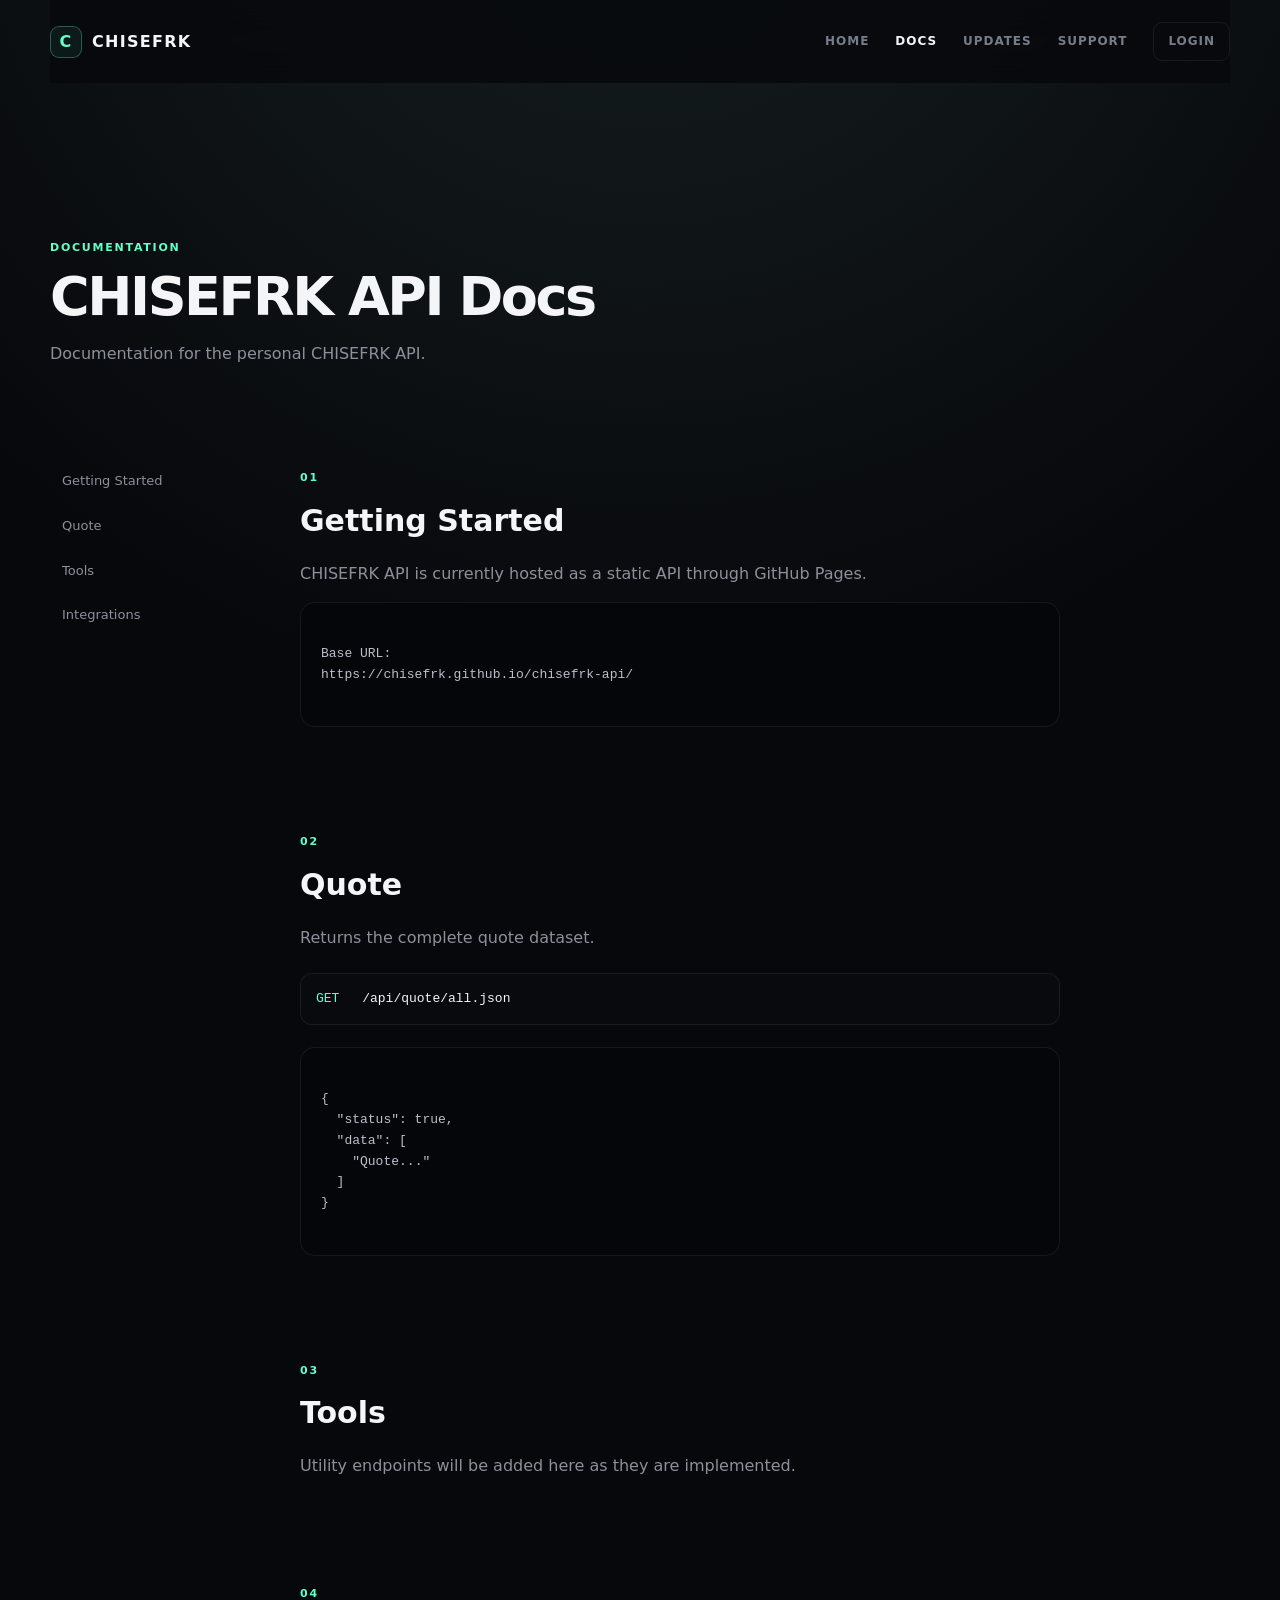
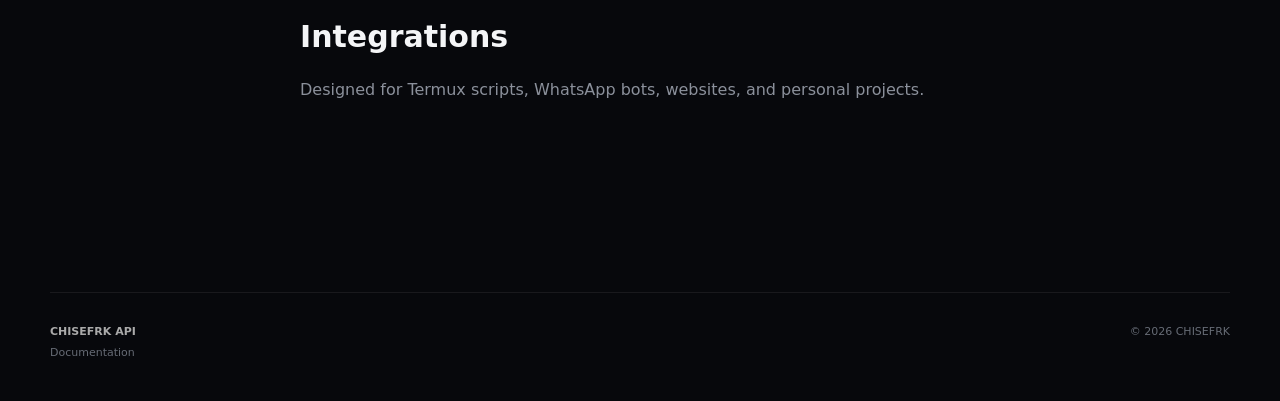
==== docs.html @ d2085620 "feat: add CHISEFRK API portal" ====
<!DOCTYPE html>
<html lang="id">
<head>
  <meta charset="UTF-8">
  <meta name="viewport" content="width=device-width, initial-scale=1.0">
  <title>Docs · CHISEFRK API</title>
  <link rel="stylesheet" href="assets/css/style.css">
</head>

<body>
  <header class="navbar">
    <a href="index.html" class="brand">
      <span class="brand-mark">C</span>
      <span>CHISEFRK</span>
    </a>

    <nav>
      <a href="index.html">HOME</a>
      <a href="docs.html" class="active">DOCS</a>
      <a href="updates.html">UPDATES</a>
      <a href="support.html">SUPPORT</a>
      <a href="login.html" class="login-link">LOGIN</a>
    </nav>
  </header>

  <main class="page">
    <section class="page-header">
      <span class="eyebrow">DOCUMENTATION</span>
      <h1>CHISEFRK API Docs</h1>
      <p>
        Documentation for the personal CHISEFRK API.
      </p>
    </section>

    <section class="docs-layout">
      <aside class="docs-sidebar">
        <a href="#getting-started">Getting Started</a>
        <a href="#quote">Quote</a>
        <a href="#tools">Tools</a>
        <a href="#integrations">Integrations</a>
      </aside>

      <div class="docs-content">
        <section id="getting-started" class="doc-section">
          <span class="eyebrow">01</span>
          <h2>Getting Started</h2>
          <p>
            CHISEFRK API is currently hosted as a static API through
            GitHub Pages.
          </p>

          <div class="code-box">
            <code>
Base URL:
https://chisefrk.github.io/chisefrk-api/
            </code>
          </div>
        </section>

        <section id="quote" class="doc-section">
          <span class="eyebrow">02</span>
          <h2>Quote</h2>
          <p>
            Returns the complete quote dataset.
          </p>

          <div class="endpoint-line">
            <span>GET</span>
            /api/quote/all.json
          </div>

          <div class="code-box">
            <code>
{
  "status": true,
  "data": [
    "Quote..."
  ]
}
            </code>
          </div>
        </section>

        <section id="tools" class="doc-section">
          <span class="eyebrow">03</span>
          <h2>Tools</h2>
          <p>
            Utility endpoints will be added here as they are implemented.
          </p>
        </section>

        <section id="integrations" class="doc-section">
          <span class="eyebrow">04</span>
          <h2>Integrations</h2>
          <p>
            Designed for Termux scripts, WhatsApp bots, websites,
            and personal projects.
          </p>
        </section>
      </div>
    </section>
  </main>

  <footer>
    <div>
      <strong>CHISEFRK API</strong>
      <span>Documentation</span>
    </div>

    <span>© 2026 CHISEFRK</span>
  </footer>
</body>
</html>
---- assets/css/style.css ----
:root {
  --bg: #07080c;
  --panel: #0d1017;
  --panel-2: #11151e;
  --line: #ffffff12;
  --text: #f4f5f7;
  --muted: #8b909b;
  --accent: #63ffc8;
  --accent-soft: #63ffc812;
}

* {
  box-sizing: border-box;
}

html {
  scroll-behavior: smooth;
}

body {
  margin: 0;
  background:
    radial-gradient(circle at 50% -10%, #17201f 0, transparent 40%),
    var(--bg);
  color: var(--text);
  font-family:
    Inter,
    system-ui,
    -apple-system,
    BlinkMacSystemFont,
    "Segoe UI",
    sans-serif;
  line-height: 1.6;
}

a {
  color: inherit;
  text-decoration: none;
}

.navbar {
  position: sticky;
  top: 0;
  z-index: 20;
  display: flex;
  align-items: center;
  justify-content: space-between;
  width: min(1180px, calc(100% - 40px));
  margin: 0 auto;
  padding: 22px 0;
  background: #07080ccc;
  backdrop-filter: blur(18px);
}

.brand {
  display: flex;
  align-items: center;
  gap: 10px;
  font-weight: 800;
  letter-spacing: .08em;
}

.brand-mark {
  display: grid;
  place-items: center;
  width: 32px;
  height: 32px;
  border: 1px solid #63ffc84d;
  border-radius: 9px;
  color: var(--accent);
  background: var(--accent-soft);
}

nav {
  display: flex;
  align-items: center;
  gap: 26px;
}

nav a {
  color: #777d88;
  font-size: 12px;
  font-weight: 700;
  letter-spacing: .08em;
  transition: .2s ease;
}

nav a:hover,
nav a.active {
  color: var(--text);
}

.login-link {
  padding: 9px 14px;
  border: 1px solid var(--line);
  border-radius: 9px;
}

main {
  width: min(1180px, calc(100% - 40px));
  margin: 0 auto;
}

.hero {
  position: relative;
  min-height: 650px;
  display: flex;
  flex-direction: column;
  justify-content: center;
  max-width: 850px;
}

.hero-glow {
  position: absolute;
  width: 350px;
  height: 350px;
  top: 120px;
  left: 80px;
  border-radius: 50%;
  background: #63ffc808;
  filter: blur(80px);
  pointer-events: none;
}

.eyebrow {
  color: var(--accent);
  font-size: 11px;
  font-weight: 800;
  letter-spacing: .16em;
}

.hero h1 {
  position: relative;
  margin: 18px 0;
  font-size: clamp(52px, 8vw, 92px);
  line-height: .98;
  letter-spacing: -.065em;
}

.hero h1 span {
  display: block;
  color: var(--accent);
}

.hero p {
  max-width: 650px;
  color: var(--muted);
  font-size: 18px;
}

.hero-actions {
  display: flex;
  gap: 12px;
  margin-top: 26px;
}

.button {
  padding: 12px 18px;
  border-radius: 11px;
  font-size: 13px;
  font-weight: 800;
}

.button.primary {
  color: #06100c;
  background: var(--accent);
}

.button.secondary {
  border: 1px solid var(--line);
  background: #ffffff05;
}

.stats {
  display: grid;
  grid-template-columns: repeat(4, 1fr);
  border: 1px solid var(--line);
  border-radius: 18px;
  overflow: hidden;
}

.stat-card {
  padding: 24px;
  border-right: 1px solid var(--line);
  background: #ffffff03;
}

.stat-card:last-child {
  border-right: 0;
}

.stat-card strong,
.stat-card span {
  display: block;
}

.stat-card strong {
  margin-bottom: 5px;
  font-size: 20px;
}

.stat-card span {
  color: var(--muted);
  font-size: 12px;
}

.section {
  padding: 120px 0;
}

.section-heading {
  max-width: 680px;
  margin-bottom: 38px;
}

.section-heading h2,
.page-header h1 {
  margin: 10px 0;
  font-size: clamp(34px, 5vw, 54px);
  line-height: 1.05;
  letter-spacing: -.045em;
}

.section-heading p,
.page-header p {
  color: var(--muted);
}

.feature-grid,
.support-grid {
  display: grid;
  grid-template-columns: repeat(3, 1fr);
  gap: 14px;
}

.feature-card {
  padding: 28px;
  border: 1px solid var(--line);
  border-radius: 18px;
  background: linear-gradient(145deg, #ffffff06, #ffffff02);
}

.feature-icon {
  color: var(--accent);
  font-size: 11px;
  font-weight: 800;
}

.feature-card h3 {
  margin: 30px 0 8px;
  font-size: 20px;
}

.feature-card p {
  min-height: 75px;
  color: var(--muted);
  font-size: 14px;
}

.feature-card a {
  color: var(--accent);
  font-size: 13px;
  font-weight: 700;
}

.code-box {
  border: 1px solid var(--line);
  border-radius: 15px;
  background: #05060a;
  overflow: hidden;
}

.code-box code {
  display: block;
  padding: 20px;
  color: #b9c0cb;
  font-family: monospace;
  white-space: pre-wrap;
  word-break: break-word;
}

.code-top {
  display: flex;
  justify-content: space-between;
  padding: 11px 15px;
  border-bottom: 1px solid var(--line);
  color: var(--accent);
  font-family: monospace;
  font-size: 11px;
}

.code-top button {
  border: 0;
  background: transparent;
  color: var(--muted);
  cursor: pointer;
  font: inherit;
}

.page {
  padding: 90px 0;
}

.page-header {
  max-width: 720px;
  padding: 60px 0 80px;
}

.docs-layout {
  display: grid;
  grid-template-columns: 190px 1fr;
  gap: 60px;
}

.docs-sidebar {
  position: sticky;
  top: 100px;
  align-self: start;
  display: grid;
  gap: 8px;
}

.docs-sidebar a {
  padding: 8px 12px;
  color: var(--muted);
  font-size: 13px;
}

.docs-sidebar a:hover {
  color: var(--text);
}

.docs-content {
  max-width: 760px;
}

.doc-section {
  margin-bottom: 100px;
}

.doc-section h2 {
  margin: 8px 0;
  font-size: 30px;
}

.doc-section p {
  color: var(--muted);
}

.endpoint-line {
  margin: 22px 0;
  padding: 15px;
  border: 1px solid var(--line);
  border-radius: 12px;
  background: #ffffff03;
  font-family: monospace;
}

.endpoint-line span {
  margin-right: 15px;
  color: var(--accent);
}

.timeline {
  max-width: 800px;
}

.update {
  display: grid;
  grid-template-columns: 100px 1fr;
  gap: 30px;
  padding: 30px 0;
  border-top: 1px solid var(--line);
}

.update-version {
  color: var(--accent);
  font-family: monospace;
  font-size: 13px;
}

.update h2 {
  margin: 0 0 8px;
}

.update p {
  margin: 0;
  color: var(--muted);
}

.support-grid {
  grid-template-columns: repeat(2, 1fr);
}

.auth-page {
  min-height: calc(100vh - 90px);
  display: grid;
  place-items: center;
}

.auth-card {
  width: min(430px, 100%);
  padding: 35px;
  border: 1px solid var(--line);
  border-radius: 20px;
  background: var(--panel);
}

.auth-card h1 {
  margin: 8px 0;
}

.auth-card p {
  color: var(--muted);
}

form {
  display: grid;
  gap: 15px;
  margin-top: 28px;
}

label {
  display: grid;
  gap: 7px;
  color: #bbbfc7;
  font-size: 12px;
}

input,
form button {
  width: 100%;
  padding: 13px;
  border: 1px solid var(--line);
  border-radius: 10px;
  background: #ffffff05;
  color: var(--text);
}

form button {
  cursor: not-allowed;
}

footer {
  display: flex;
  justify-content: space-between;
  width: min(1180px, calc(100% - 40px));
  margin: 0 auto;
  padding: 30px 0 40px;
  border-top: 1px solid var(--line);
  color: #666b75;
  font-size: 11px;
}

footer div {
  display: grid;
  gap: 3px;
}

footer strong {
  color: #aaa;
}

@media (max-width: 800px) {
  .navbar {
    align-items: flex-start;
  }

  nav {
    gap: 10px;
    flex-wrap: wrap;
    justify-content: flex-end;
  }

  nav a {
    font-size: 10px;
  }

  .stats,
  .feature-grid,
  .support-grid {
    grid-template-columns: 1fr 1fr;
  }

  .stat-card:nth-child(2) {
    border-right: 0;
  }

  .docs-layout {
    grid-template-columns: 1fr;
    gap: 30px;
  }

  .docs-sidebar {
    position: static;
    display: flex;
    overflow-x: auto;
  }
}

@media (max-width: 560px) {
  .hero {
    min-height: 560px;
  }

  .hero h1 {
    font-size: 50px;
  }

  .stats,
  .feature-grid,
  .support-grid {
    grid-template-columns: 1fr;
  }

  .stat-card {
    border-right: 0;
    border-bottom: 1px solid var(--line);
  }

  .stat-card:last-child {
    border-bottom: 0;
  }

  .hero-actions {
    flex-direction: column;
  }

  .button {
    text-align: center;
  }

  footer {
    display: grid;
    gap: 15px;
  }
}
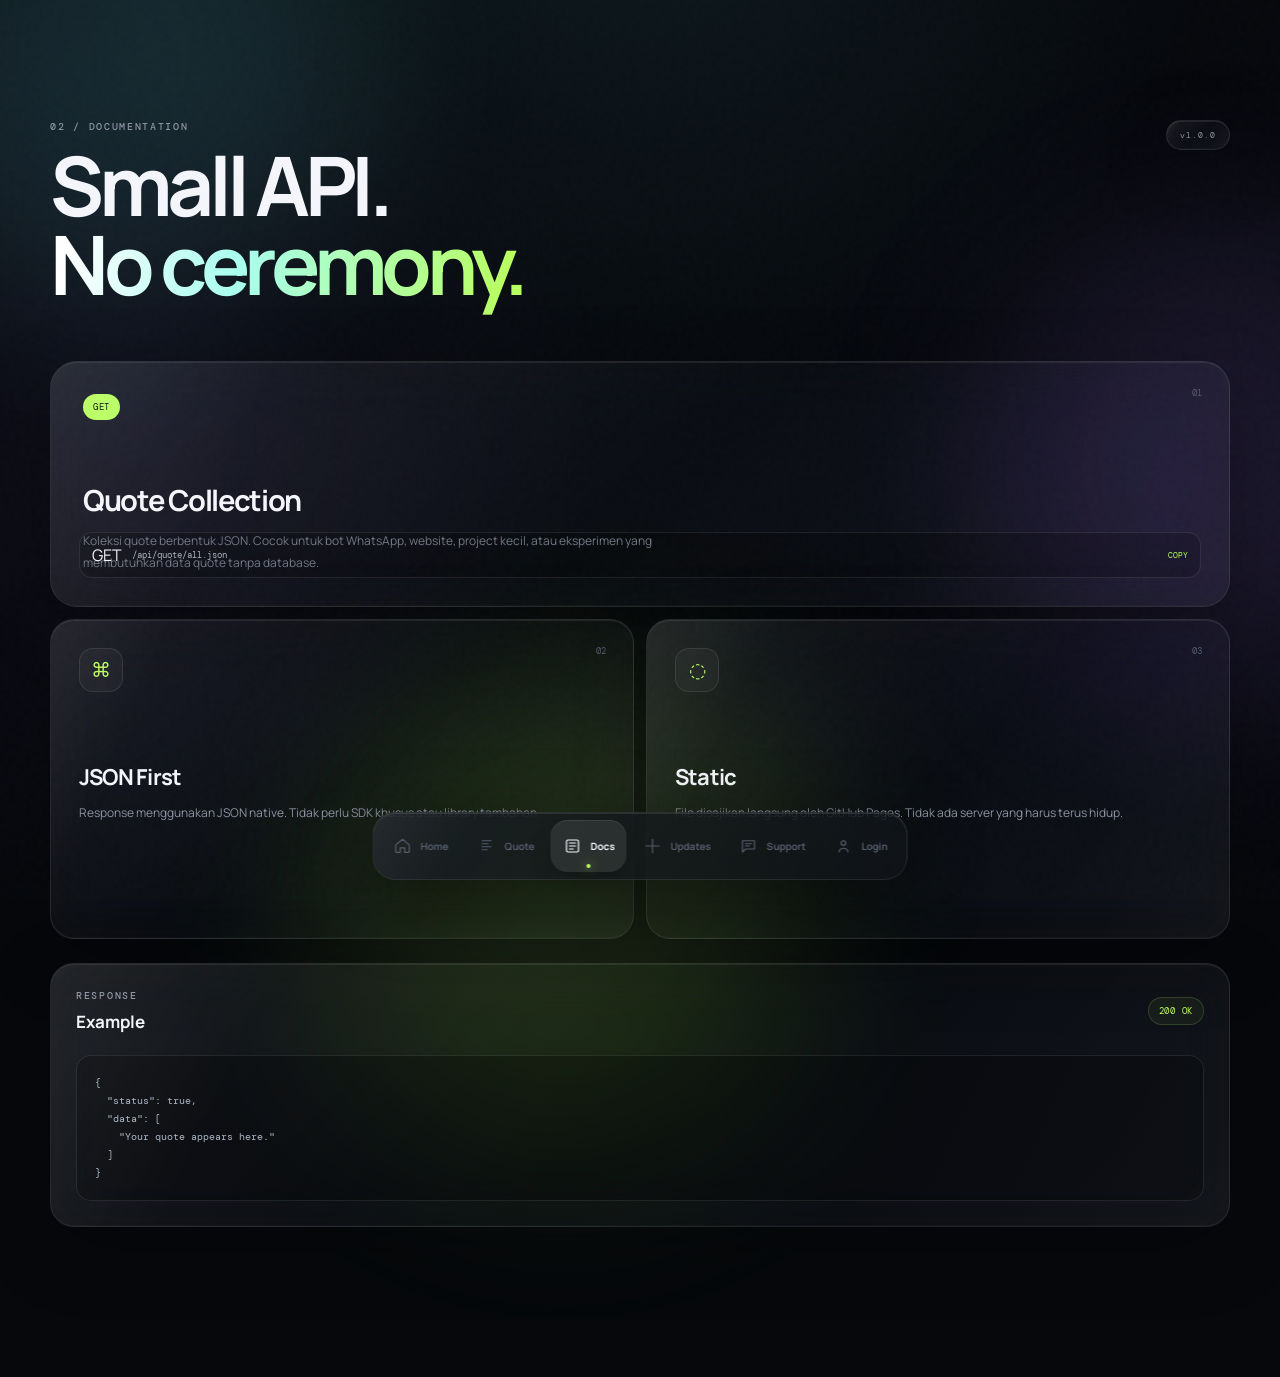
==== commit e60066b4: "feat: convert portal to multi-page liquid glass app" ====
--- a/docs.html
+++ b/docs.html
@@ -2,112 +2,96 @@
 <html lang="id">
 <head>
   <meta charset="UTF-8">
-  <meta name="viewport" content="width=device-width, initial-scale=1.0">
-  <title>Docs · CHISEFRK API</title>
-  <link rel="stylesheet" href="assets/css/style.css">
+  <meta name="viewport" content="width=device-width,initial-scale=1">
+  <meta name="theme-color" content="#06080c">
+  <title>Docs — CHISEFRK API</title>
+  <link rel="stylesheet" href="./assets/css/style.css">
 </head>
+<body>
+  <div class="noise"></div>
+  <div class="aurora aurora-one"></div>
+  <div class="aurora aurora-two"></div>
+  <div class="aurora aurora-three"></div>
+  <div class="cursor-glow"></div>
 
-<body>
-  <header class="navbar">
-    <a href="index.html" class="brand">
-      <span class="brand-mark">C</span>
-      <span>CHISEFRK</span>
-    </a>
+  <main>
+    <section class="page inner-page">
+      <div class="page-head reveal">
+        <div>
+          <span class="eyebrow">02 / DOCUMENTATION</span>
+          <h1>Small API.<br><span class="gradient-text">No ceremony.</span></h1>
+        </div>
+        <span class="page-badge glass">v1.0.0</span>
+      </div>
 
-    <nav>
-      <a href="index.html">HOME</a>
-      <a href="docs.html" class="active">DOCS</a>
-      <a href="updates.html">UPDATES</a>
-      <a href="support.html">SUPPORT</a>
-      <a href="login.html" class="login-link">LOGIN</a>
-    </nav>
-  </header>
+      <div class="docs-stack">
+        <article class="doc-wide glass reveal">
+          <div class="doc-wide-top">
+            <span class="doc-number">01</span>
+            <span class="method">GET</span>
+          </div>
 
-  <main class="page">
-    <section class="page-header">
-      <span class="eyebrow">DOCUMENTATION</span>
-      <h1>CHISEFRK API Docs</h1>
-      <p>
-        Documentation for the personal CHISEFRK API.
-      </p>
-    </section>
-
-    <section class="docs-layout">
-      <aside class="docs-sidebar">
-        <a href="#getting-started">Getting Started</a>
-        <a href="#quote">Quote</a>
-        <a href="#tools">Tools</a>
-        <a href="#integrations">Integrations</a>
-      </aside>
-
-      <div class="docs-content">
-        <section id="getting-started" class="doc-section">
-          <span class="eyebrow">01</span>
-          <h2>Getting Started</h2>
+          <h2>Quote Collection</h2>
           <p>
-            CHISEFRK API is currently hosted as a static API through
-            GitHub Pages.
+            Koleksi quote berbentuk JSON. Cocok untuk bot WhatsApp,
+            website, project kecil, atau eksperimen yang membutuhkan
+            data quote tanpa database.
           </p>
 
-          <div class="code-box">
-            <code>
-Base URL:
-https://chisefrk.github.io/chisefrk-api/
-            </code>
+          <div class="code-block">
+            <span>GET</span>
+            <code>/api/quote/all.json</code>
+            <button
+              class="inline-copy"
+              data-copy="https://chisefrk.github.io/chisefrk-api/api/quote/all.json"
+              type="button"
+            >COPY</button>
           </div>
-        </section>
+        </article>
 
-        <section id="quote" class="doc-section">
-          <span class="eyebrow">02</span>
-          <h2>Quote</h2>
-          <p>
-            Returns the complete quote dataset.
-          </p>
+        <div class="docs-two">
+          <article class="doc-card glass reveal">
+            <span class="doc-number">02</span>
+            <div class="doc-icon">⌘</div>
+            <h3>JSON First</h3>
+            <p>
+              Response menggunakan JSON native. Tidak perlu SDK
+              khusus atau library tambahan.
+            </p>
+          </article>
 
-          <div class="endpoint-line">
-            <span>GET</span>
-            /api/quote/all.json
+          <article class="doc-card glass reveal">
+            <span class="doc-number">03</span>
+            <div class="doc-icon">◌</div>
+            <h3>Static</h3>
+            <p>
+              File disajikan langsung oleh GitHub Pages. Tidak ada
+              server yang harus terus hidup.
+            </p>
+          </article>
+        </div>
+
+        <article class="api-response glass reveal">
+          <div class="response-header">
+            <div>
+              <span class="eyebrow">RESPONSE</span>
+              <h3>Example</h3>
+            </div>
+            <span class="response-status">200 OK</span>
           </div>
 
-          <div class="code-box">
-            <code>
-{
+          <pre><code>{
   "status": true,
   "data": [
-    "Quote..."
+    "Your quote appears here."
   ]
-}
-            </code>
-          </div>
-        </section>
-
-        <section id="tools" class="doc-section">
-          <span class="eyebrow">03</span>
-          <h2>Tools</h2>
-          <p>
-            Utility endpoints will be added here as they are implemented.
-          </p>
-        </section>
-
-        <section id="integrations" class="doc-section">
-          <span class="eyebrow">04</span>
-          <h2>Integrations</h2>
-          <p>
-            Designed for Termux scripts, WhatsApp bots, websites,
-            and personal projects.
-          </p>
-        </section>
+}</code></pre>
+        </article>
       </div>
     </section>
   </main>
 
-  <footer>
-    <div>
-      <strong>CHISEFRK API</strong>
-      <span>Documentation</span>
-    </div>
-
-    <span>© 2026 CHISEFRK</span>
-  </footer>
+  <div id="dock"></div>
+  <script src="./assets/js/app.js"></script>
 </body>
 </html>
--- a/assets/css/style.css
+++ b/assets/css/style.css
@@ -1,36 +1,42 @@
+@import url('https://fonts.googleapis.com/css2?family=DM+Mono:wght@400;500&family=Manrope:wght@400;500;600;700;800&display=swap');
+
 :root {
-  --bg: #07080c;
-  --panel: #0d1017;
-  --panel-2: #11151e;
-  --line: #ffffff12;
-  --text: #f4f5f7;
-  --muted: #8b909b;
-  --accent: #63ffc8;
-  --accent-soft: #63ffc812;
+  --bg: #06080c;
+  --bg-soft: #0b0e14;
+  --text: #f4f6fb;
+  --muted: #8c93a3;
+  --faint: #555c6b;
+  --line: rgba(255,255,255,.095);
+  --glass: rgba(255,255,255,.055);
+  --glass-strong: rgba(255,255,255,.085);
+  --accent: #b9ff62;
+  --accent-2: #72f4ff;
+  --purple: #a879ff;
+  --dock-height: 76px;
+  --radius: 28px;
 }
 
 * {
   box-sizing: border-box;
+  margin: 0;
+  padding: 0;
 }
 
 html {
   scroll-behavior: smooth;
+  background: var(--bg);
 }
 
 body {
-  margin: 0;
+  min-height: 100vh;
+  overflow-x: hidden;
+  color: var(--text);
   background:
-    radial-gradient(circle at 50% -10%, #17201f 0, transparent 40%),
+    radial-gradient(circle at 50% -10%, rgba(114,244,255,.08), transparent 35%),
+    radial-gradient(circle at 10% 30%, rgba(168,121,255,.055), transparent 32%),
     var(--bg);
-  color: var(--text);
-  font-family:
-    Inter,
-    system-ui,
-    -apple-system,
-    BlinkMacSystemFont,
-    "Segoe UI",
-    sans-serif;
-  line-height: 1.6;
+  font-family: "Manrope", sans-serif;
+  -webkit-font-smoothing: antialiased;
 }
 
 a {
@@ -38,500 +44,1272 @@
   text-decoration: none;
 }
 
-.navbar {
-  position: sticky;
-  top: 0;
+button {
+  color: inherit;
+  font: inherit;
+}
+
+main {
+  position: relative;
+  z-index: 2;
+}
+
+.noise {
+  position: fixed;
+  inset: 0;
   z-index: 20;
-  display: flex;
-  align-items: center;
-  justify-content: space-between;
+  pointer-events: none;
+  opacity: .025;
+  background-image: url("data:image/svg+xml,%3Csvg viewBox='0 0 180 180' xmlns='http://www.w3.org/2000/svg'%3E%3Cfilter id='n'%3E%3CfeTurbulence type='fractalNoise' baseFrequency='.9' numOctaves='4' stitchTiles='stitch'/%3E%3C/filter%3E%3Crect width='100%25' height='100%25' filter='url(%23n)' opacity='.8'/%3E%3C/svg%3E");
+}
+
+.aurora {
+  position: fixed;
+  z-index: 0;
+  width: 38vw;
+  height: 38vw;
+  border-radius: 50%;
+  filter: blur(100px);
+  pointer-events: none;
+  opacity: .13;
+  animation: float 16s ease-in-out infinite alternate;
+}
+
+.aurora-one {
+  top: -15vw;
+  left: -10vw;
+  background: var(--accent-2);
+}
+
+.aurora-two {
+  top: 25%;
+  right: -15vw;
+  background: var(--purple);
+  animation-delay: -5s;
+}
+
+.aurora-three {
+  bottom: -20vw;
+  left: 25%;
+  background: var(--accent);
+  animation-delay: -9s;
+}
+
+.cursor-glow {
+  position: fixed;
+  z-index: 1;
+  width: 260px;
+  height: 260px;
+  border-radius: 50%;
+  pointer-events: none;
+  background: radial-gradient(circle, rgba(114,244,255,.07), transparent 65%);
+  transform: translate(-50%, -50%);
+  opacity: 0;
+  transition: opacity .4s;
+}
+
+.glass {
+  position: relative;
+  border: 1px solid var(--line);
+  background:
+    linear-gradient(
+      135deg,
+      rgba(255,255,255,.075),
+      rgba(255,255,255,.025) 50%,
+      rgba(255,255,255,.045)
+    );
+  box-shadow:
+    inset 0 1px 0 rgba(255,255,255,.08),
+    inset 0 -1px 0 rgba(255,255,255,.025),
+    0 20px 70px rgba(0,0,0,.28);
+  backdrop-filter: blur(28px) saturate(145%);
+  -webkit-backdrop-filter: blur(28px) saturate(145%);
+}
+
+.glass::before {
+  content: "";
+  position: absolute;
+  inset: 0;
+  border-radius: inherit;
+  pointer-events: none;
+  background:
+    linear-gradient(
+      115deg,
+      rgba(255,255,255,.08),
+      transparent 18%,
+      transparent 72%,
+      rgba(255,255,255,.025)
+    );
+  opacity: .7;
+}
+
+.screen {
+  position: relative;
   width: min(1180px, calc(100% - 40px));
+  min-height: 100vh;
   margin: 0 auto;
-  padding: 22px 0;
-  background: #07080ccc;
-  backdrop-filter: blur(18px);
-}
-
-.brand {
-  display: flex;
+  padding: 130px 0 150px;
+  scroll-margin-top: 30px;
+}
+
+.hero-screen {
+  display: flex;
+  align-items: center;
+  justify-content: center;
+  padding-top: 90px;
+}
+
+.hero-wrap {
+  width: 100%;
+  max-width: 980px;
+  text-align: center;
+}
+
+.status-pill {
+  display: inline-flex;
   align-items: center;
   gap: 10px;
+  min-height: 38px;
+  padding: 7px 15px;
+  border-radius: 999px;
+  font-family: "DM Mono", monospace;
+  font-size: 10px;
+  letter-spacing: .08em;
+  color: #aeb5c2;
+}
+
+.status-dot {
+  width: 7px;
+  height: 7px;
+  flex: 0 0 7px;
+  border-radius: 50%;
+  background: var(--accent);
+  box-shadow: 0 0 16px rgba(185,255,98,.8);
+}
+
+.status-separator {
+  width: 1px;
+  height: 12px;
+  background: var(--line);
+}
+
+.hero-title {
+  margin-top: 38px;
+}
+
+.eyebrow {
+  display: block;
+  color: var(--muted);
+  font-family: "DM Mono", monospace;
+  font-size: 10px;
+  font-weight: 500;
+  letter-spacing: .17em;
+  text-transform: uppercase;
+}
+
+.hero-title h1 {
+  margin-top: 16px;
+  font-size: clamp(58px, 9vw, 122px);
+  line-height: .92;
+  letter-spacing: -.075em;
   font-weight: 800;
-  letter-spacing: .08em;
-}
-
-.brand-mark {
+}
+
+.gradient-text,
+.section-heading h2 span,
+.login-card h2 span {
+  background: linear-gradient(100deg, #fff 5%, #a9fff0 40%, #b9ff62 95%);
+  -webkit-background-clip: text;
+  background-clip: text;
+  color: transparent;
+}
+
+.hero-title p {
+  width: min(590px, 100%);
+  margin: 30px auto 0;
+  color: var(--muted);
+  font-size: 15px;
+  line-height: 1.8;
+}
+
+.hero-actions {
+  display: flex;
+  justify-content: center;
+  gap: 10px;
+  margin-top: 34px;
+}
+
+.primary-button,
+.secondary-button {
+  display: inline-flex;
+  align-items: center;
+  justify-content: center;
+  gap: 20px;
+  min-height: 52px;
+  padding: 0 22px;
+  border-radius: 999px;
+  font-size: 13px;
+  font-weight: 700;
+  transition: transform .25s ease, border-color .25s ease, background .25s ease;
+}
+
+.primary-button {
+  color: #081006;
+  background: var(--accent);
+  box-shadow: 0 12px 40px rgba(185,255,98,.12);
+}
+
+.secondary-button {
+  gap: 10px;
+  color: #dfe3ea;
+}
+
+.primary-button:hover,
+.secondary-button:hover {
+  transform: translateY(-3px);
+}
+
+.button-arrow {
+  font-size: 18px;
+}
+
+.hero-stats {
   display: grid;
-  place-items: center;
-  width: 32px;
-  height: 32px;
-  border: 1px solid #63ffc84d;
-  border-radius: 9px;
-  color: var(--accent);
-  background: var(--accent-soft);
-}
-
-nav {
-  display: flex;
-  align-items: center;
-  gap: 26px;
-}
-
-nav a {
-  color: #777d88;
-  font-size: 12px;
-  font-weight: 700;
-  letter-spacing: .08em;
-  transition: .2s ease;
-}
-
-nav a:hover,
-nav a.active {
-  color: var(--text);
-}
-
-.login-link {
-  padding: 9px 14px;
-  border: 1px solid var(--line);
-  border-radius: 9px;
-}
-
-main {
-  width: min(1180px, calc(100% - 40px));
-  margin: 0 auto;
-}
-
-.hero {
-  position: relative;
-  min-height: 650px;
+  grid-template-columns: repeat(3, 1fr);
+  gap: 10px;
+  max-width: 560px;
+  margin: 90px auto 0;
+}
+
+.stat {
+  padding: 18px;
+  border-radius: 20px;
+  text-align: left;
+}
+
+.stat strong {
+  display: block;
+  font-family: "DM Mono", monospace;
+  font-size: 15px;
+}
+
+.stat span {
+  display: block;
+  margin-top: 5px;
+  color: var(--muted);
+  font-size: 10px;
+  text-transform: uppercase;
+  letter-spacing: .1em;
+}
+
+.scroll-hint {
+  position: absolute;
+  bottom: 105px;
+  left: 50%;
+  display: flex;
+  flex-direction: column;
+  align-items: center;
+  gap: 10px;
+  transform: translateX(-50%);
+  color: var(--faint);
+  font-family: "DM Mono", monospace;
+  font-size: 8px;
+  letter-spacing: .18em;
+}
+
+.scroll-hint i {
+  display: block;
+  width: 1px;
+  height: 30px;
+  background: linear-gradient(var(--faint), transparent);
+}
+
+.content-screen {
   display: flex;
   flex-direction: column;
   justify-content: center;
-  max-width: 850px;
-}
-
-.hero-glow {
-  position: absolute;
-  width: 350px;
-  height: 350px;
-  top: 120px;
-  left: 80px;
-  border-radius: 50%;
-  background: #63ffc808;
-  filter: blur(80px);
-  pointer-events: none;
-}
-
-.eyebrow {
+}
+
+.section-heading {
+  display: flex;
+  gap: 22px;
+  align-items: flex-start;
+  margin-bottom: 58px;
+}
+
+.section-index {
+  padding-top: 6px;
   color: var(--accent);
-  font-size: 11px;
-  font-weight: 800;
-  letter-spacing: .16em;
-}
-
-.hero h1 {
-  position: relative;
-  margin: 18px 0;
-  font-size: clamp(52px, 8vw, 92px);
+  font-family: "DM Mono", monospace;
+  font-size: 10px;
+  letter-spacing: .12em;
+}
+
+.section-heading h2 {
+  margin-top: 12px;
+  font-size: clamp(42px, 6vw, 76px);
   line-height: .98;
   letter-spacing: -.065em;
 }
 
-.hero h1 span {
-  display: block;
+.quote-layout {
+  display: grid;
+  grid-template-columns: 1.4fr .8fr;
+  gap: 14px;
+}
+
+.quote-card {
+  min-height: 390px;
+  padding: 45px;
+  border-radius: var(--radius);
+  display: flex;
+  flex-direction: column;
+  justify-content: space-between;
+  overflow: hidden;
+}
+
+.quote-card::after {
+  content: "";
+  position: absolute;
+  width: 280px;
+  height: 280px;
+  top: -130px;
+  right: -90px;
+  border-radius: 50%;
+  background: rgba(185,255,98,.09);
+  filter: blur(30px);
+}
+
+.quote-mark {
   color: var(--accent);
-}
-
-.hero p {
-  max-width: 650px;
-  color: var(--muted);
-  font-size: 18px;
-}
-
-.hero-actions {
-  display: flex;
+  font-family: Georgia, serif;
+  font-size: 80px;
+  line-height: .5;
+}
+
+.quote-card p {
+  position: relative;
+  z-index: 1;
+  max-width: 720px;
+  font-size: clamp(24px, 3.2vw, 43px);
+  line-height: 1.25;
+  letter-spacing: -.035em;
+}
+
+.quote-footer {
+  display: flex;
+  align-items: center;
+  justify-content: space-between;
+  margin-top: 35px;
+  color: var(--faint);
+  font-family: "DM Mono", monospace;
+  font-size: 9px;
+  letter-spacing: .12em;
+}
+
+.mini-button {
+  display: inline-flex;
+  gap: 9px;
+  align-items: center;
+  border-radius: 999px;
+  border: 1px solid var(--line);
+  padding: 9px 13px;
+  cursor: pointer;
+  font-family: "DM Mono", monospace;
+  font-size: 9px;
+  background: var(--glass);
+}
+
+.endpoint-card {
+  display: flex;
+  flex-direction: column;
+  justify-content: space-between;
+  min-height: 390px;
+  padding: 28px;
+  border-radius: var(--radius);
+}
+
+.card-top {
+  display: flex;
+  align-items: center;
+  justify-content: space-between;
+}
+
+.method,
+.response-status {
+  border-radius: 999px;
+  padding: 7px 10px;
+  font-family: "DM Mono", monospace;
+  font-size: 9px;
+  letter-spacing: .08em;
+}
+
+.method {
+  color: #081006;
+  background: var(--accent);
+}
+
+.card-label {
+  color: var(--faint);
+  font-family: "DM Mono", monospace;
+  font-size: 8px;
+  letter-spacing: .12em;
+}
+
+.endpoint-url {
+  color: #d8dde6;
+  font-family: "DM Mono", monospace;
+  font-size: 11px;
+  line-height: 2;
+  overflow-wrap: anywhere;
+}
+
+.endpoint-url span:last-child {
+  color: var(--accent-2);
+}
+
+.copy-button {
+  display: flex;
+  align-items: center;
+  justify-content: space-between;
+  width: 100%;
+  padding: 14px 16px;
+  border: 1px solid var(--line);
+  border-radius: 16px;
+  color: #dce1e9;
+  background: rgba(255,255,255,.035);
+  cursor: pointer;
+  font-size: 11px;
+  transition: .2s ease;
+}
+
+.copy-button:hover {
+  border-color: rgba(185,255,98,.3);
+  background: rgba(185,255,98,.06);
+}
+
+.docs-grid {
+  display: grid;
+  grid-template-columns: repeat(3, 1fr);
   gap: 12px;
-  margin-top: 26px;
-}
-
-.button {
-  padding: 12px 18px;
-  border-radius: 11px;
-  font-size: 13px;
-  font-weight: 800;
-}
-
-.button.primary {
-  color: #06100c;
-  background: var(--accent);
-}
-
-.button.secondary {
+}
+
+.doc-card {
+  position: relative;
+  min-height: 320px;
+  padding: 28px;
+  border-radius: 24px;
+  overflow: hidden;
+}
+
+.doc-number {
+  position: absolute;
+  top: 25px;
+  right: 27px;
+  color: var(--faint);
+  font-family: "DM Mono", monospace;
+  font-size: 9px;
+}
+
+.doc-icon {
+  display: flex;
+  align-items: center;
+  justify-content: center;
+  width: 44px;
+  height: 44px;
   border: 1px solid var(--line);
-  background: #ffffff05;
-}
-
-.stats {
-  display: grid;
-  grid-template-columns: repeat(4, 1fr);
-  border: 1px solid var(--line);
-  border-radius: 18px;
-  overflow: hidden;
-}
-
-.stat-card {
-  padding: 24px;
-  border-right: 1px solid var(--line);
-  background: #ffffff03;
-}
-
-.stat-card:last-child {
-  border-right: 0;
-}
-
-.stat-card strong,
-.stat-card span {
-  display: block;
-}
-
-.stat-card strong {
-  margin-bottom: 5px;
+  border-radius: 14px;
+  color: var(--accent);
   font-size: 20px;
-}
-
-.stat-card span {
+  background: rgba(255,255,255,.035);
+}
+
+.doc-card h3 {
+  margin-top: 70px;
+  font-size: 22px;
+  letter-spacing: -.035em;
+}
+
+.doc-card p {
+  margin-top: 10px;
   color: var(--muted);
   font-size: 12px;
-}
-
-.section {
-  padding: 120px 0;
-}
-
-.section-heading {
+  line-height: 1.75;
+}
+
+.code-block {
+  position: absolute;
+  right: 28px;
+  bottom: 28px;
+  left: 28px;
+  display: flex;
+  align-items: center;
+  gap: 10px;
+  padding: 11px 12px;
+  border: 1px solid var(--line);
+  border-radius: 13px;
+  background: rgba(0,0,0,.18);
+}
+
+.code-method {
+  color: var(--accent);
+  font-family: "DM Mono", monospace;
+  font-size: 8px;
+}
+
+.code-block code {
+  color: #aeb5c2;
+  font-family: "DM Mono", monospace;
+  font-size: 9px;
+  overflow: hidden;
+  text-overflow: ellipsis;
+}
+
+.api-response {
+  margin-top: 12px;
+  padding: 25px;
+  border-radius: 24px;
+}
+
+.response-header {
+  display: flex;
+  justify-content: space-between;
+  align-items: center;
+}
+
+.response-header h3 {
+  margin-top: 8px;
+  font-size: 17px;
+}
+
+.response-status {
+  color: var(--accent);
+  border: 1px solid rgba(185,255,98,.16);
+  background: rgba(185,255,98,.05);
+}
+
+.api-response pre {
+  margin-top: 22px;
+  padding: 18px;
+  overflow-x: auto;
+  border: 1px solid var(--line);
+  border-radius: 15px;
+  background: rgba(0,0,0,.25);
+}
+
+.api-response code {
+  color: #aeb7c7;
+  font-family: "DM Mono", monospace;
+  font-size: 10px;
+  line-height: 1.8;
+}
+
+.timeline {
+  position: relative;
+  display: flex;
+  flex-direction: column;
+  gap: 14px;
+}
+
+.timeline::before {
+  content: "";
+  position: absolute;
+  top: 35px;
+  bottom: 35px;
+  left: 18px;
+  width: 1px;
+  background: var(--line);
+}
+
+.update {
+  position: relative;
+  display: grid;
+  grid-template-columns: 38px 1fr;
+  gap: 18px;
+  padding: 28px;
+  border-radius: 24px;
+}
+
+.update-marker {
+  position: relative;
+  z-index: 1;
+  display: flex;
+  justify-content: center;
+  padding-top: 4px;
+}
+
+.update-marker span {
+  width: 9px;
+  height: 9px;
+  border: 2px solid var(--accent);
+  border-radius: 50%;
+  background: var(--bg);
+  box-shadow: 0 0 15px rgba(185,255,98,.3);
+}
+
+.update-meta {
+  display: flex;
+  gap: 15px;
+  color: var(--accent);
+  font-family: "DM Mono", monospace;
+  font-size: 9px;
+}
+
+.update-meta time {
+  color: var(--faint);
+}
+
+.update h3 {
+  margin-top: 15px;
+  font-size: 25px;
+  letter-spacing: -.04em;
+}
+
+.update p {
   max-width: 680px;
-  margin-bottom: 38px;
-}
-
-.section-heading h2,
-.page-header h1 {
-  margin: 10px 0;
-  font-size: clamp(34px, 5vw, 54px);
-  line-height: 1.05;
-  letter-spacing: -.045em;
-}
-
-.section-heading p,
-.page-header p {
+  margin-top: 10px;
   color: var(--muted);
-}
-
-.feature-grid,
+  font-size: 12px;
+  line-height: 1.8;
+}
+
+.tag-row {
+  display: flex;
+  gap: 7px;
+  margin-top: 20px;
+}
+
+.tag-row span {
+  padding: 6px 9px;
+  border: 1px solid var(--line);
+  border-radius: 999px;
+  color: var(--faint);
+  font-family: "DM Mono", monospace;
+  font-size: 7px;
+}
+
+.muted {
+  opacity: .58;
+}
+
 .support-grid {
   display: grid;
-  grid-template-columns: repeat(3, 1fr);
-  gap: 14px;
-}
-
-.feature-card {
+  grid-template-columns: repeat(2, 1fr);
+  gap: 12px;
+}
+
+.support-card {
+  display: grid;
+  grid-template-columns: auto 1fr auto;
+  gap: 20px;
+  align-items: center;
   padding: 28px;
+  border-radius: 24px;
+  transition: transform .25s ease, border-color .25s ease;
+}
+
+.support-card:hover {
+  transform: translateY(-4px);
+  border-color: rgba(255,255,255,.18);
+}
+
+.support-icon {
+  display: flex;
+  align-items: center;
+  justify-content: center;
+  width: 50px;
+  height: 50px;
+  border-radius: 16px;
+  color: var(--accent);
   border: 1px solid var(--line);
+  background: rgba(255,255,255,.035);
+}
+
+.support-card h3 {
+  margin-top: 8px;
+  font-size: 18px;
+}
+
+.support-card p {
+  margin-top: 7px;
+  color: var(--muted);
+  font-size: 11px;
+  line-height: 1.6;
+}
+
+.support-arrow {
+  color: var(--faint);
+  font-size: 18px;
+}
+
+.support-note {
+  display: flex;
+  gap: 13px;
+  align-items: center;
+  margin-top: 12px;
+  padding: 18px 20px;
   border-radius: 18px;
-  background: linear-gradient(145deg, #ffffff06, #ffffff02);
-}
-
-.feature-icon {
+}
+
+.note-symbol {
+  display: flex;
+  align-items: center;
+  justify-content: center;
+  width: 24px;
+  height: 24px;
+  flex: 0 0 24px;
+  border: 1px solid var(--line);
+  border-radius: 50%;
   color: var(--accent);
-  font-size: 11px;
-  font-weight: 800;
-}
-
-.feature-card h3 {
-  margin: 30px 0 8px;
-  font-size: 20px;
-}
-
-.feature-card p {
-  min-height: 75px;
+  font-family: "DM Mono", monospace;
+  font-size: 10px;
+}
+
+.support-note p {
   color: var(--muted);
-  font-size: 14px;
-}
-
-.feature-card a {
+  font-size: 10px;
+  line-height: 1.6;
+}
+
+.login-screen {
+  min-height: 80vh;
+}
+
+.login-card {
+  width: min(590px, 100%);
+  margin: auto;
+  padding: 60px;
+  border-radius: 32px;
+  text-align: center;
+}
+
+.login-orb {
+  display: flex;
+  align-items: center;
+  justify-content: center;
+  width: 70px;
+  height: 70px;
+  margin: 0 auto 30px;
+  border: 1px solid rgba(185,255,98,.2);
+  border-radius: 24px;
   color: var(--accent);
-  font-size: 13px;
+  background:
+    radial-gradient(circle at 35% 30%, rgba(185,255,98,.2), transparent 60%),
+    rgba(255,255,255,.03);
+  box-shadow: 0 0 50px rgba(185,255,98,.07);
+  font-size: 25px;
+}
+
+.login-card h2 {
+  margin-top: 13px;
+  font-size: clamp(38px, 6vw, 58px);
+  line-height: .98;
+  letter-spacing: -.06em;
+}
+
+.login-card p {
+  max-width: 440px;
+  margin: 22px auto 0;
+  color: var(--muted);
+  font-size: 12px;
+  line-height: 1.8;
+}
+
+.login-state {
+  display: inline-flex;
+  align-items: center;
+  gap: 9px;
+  margin-top: 28px;
+  padding: 10px 13px;
+  border: 1px solid var(--line);
+  border-radius: 999px;
+  color: var(--faint);
+  font-family: "DM Mono", monospace;
+  font-size: 8px;
+  letter-spacing: .08em;
+}
+
+.bottom-dock {
+  position: fixed;
+  z-index: 50;
+  left: 50%;
+  bottom: 20px;
+  display: flex;
+  align-items: center;
+  gap: 4px;
+  width: max-content;
+  max-width: calc(100% - 24px);
+  padding: 7px;
+  border-radius: 23px;
+  transform: translateX(-50%);
+  background:
+    linear-gradient(
+      135deg,
+      rgba(25,29,37,.82),
+      rgba(12,15,20,.68)
+    );
+  box-shadow:
+    inset 0 1px 0 rgba(255,255,255,.1),
+    0 20px 70px rgba(0,0,0,.5);
+}
+
+.dock-item {
+  position: relative;
+  display: flex;
+  align-items: center;
+  gap: 8px;
+  min-width: 48px;
+  height: 52px;
+  padding: 0 12px;
+  border-radius: 17px;
+  color: var(--faint);
+  transition: color .25s ease, background .25s ease, transform .25s ease;
+}
+
+.dock-item:hover {
+  color: #dce1e8;
+}
+
+.dock-item.active {
+  color: var(--text);
+  background: rgba(255,255,255,.085);
+  box-shadow:
+    inset 0 1px 0 rgba(255,255,255,.09),
+    0 7px 20px rgba(0,0,0,.2);
+}
+
+.dock-item.active::after {
+  content: "";
+  position: absolute;
+  right: 50%;
+  bottom: 4px;
+  width: 4px;
+  height: 4px;
+  border-radius: 50%;
+  background: var(--accent);
+  box-shadow: 0 0 12px var(--accent);
+  transform: translateX(50%);
+}
+
+.dock-icon {
+  display: flex;
+  width: 20px;
+  height: 20px;
+  align-items: center;
+  justify-content: center;
+}
+
+.dock-icon svg {
+  width: 18px;
+  height: 18px;
+  fill: none;
+  stroke: currentColor;
+  stroke-width: 1.6;
+  stroke-linecap: round;
+  stroke-linejoin: round;
+}
+
+.dock-label {
+  font-size: 10px;
   font-weight: 700;
 }
 
-.code-box {
-  border: 1px solid var(--line);
-  border-radius: 15px;
-  background: #05060a;
-  overflow: hidden;
-}
-
-.code-box code {
-  display: block;
-  padding: 20px;
-  color: #b9c0cb;
-  font-family: monospace;
-  white-space: pre-wrap;
-  word-break: break-word;
-}
-
-.code-top {
-  display: flex;
-  justify-content: space-between;
-  padding: 11px 15px;
-  border-bottom: 1px solid var(--line);
-  color: var(--accent);
-  font-family: monospace;
-  font-size: 11px;
-}
-
-.code-top button {
-  border: 0;
-  background: transparent;
-  color: var(--muted);
-  cursor: pointer;
-  font: inherit;
-}
-
-.page {
-  padding: 90px 0;
-}
-
-.page-header {
-  max-width: 720px;
-  padding: 60px 0 80px;
-}
-
-.docs-layout {
-  display: grid;
-  grid-template-columns: 190px 1fr;
-  gap: 60px;
-}
-
-.docs-sidebar {
-  position: sticky;
-  top: 100px;
-  align-self: start;
-  display: grid;
-  gap: 8px;
-}
-
-.docs-sidebar a {
-  padding: 8px 12px;
-  color: var(--muted);
-  font-size: 13px;
-}
-
-.docs-sidebar a:hover {
-  color: var(--text);
-}
-
-.docs-content {
-  max-width: 760px;
-}
-
-.doc-section {
-  margin-bottom: 100px;
-}
-
-.doc-section h2 {
-  margin: 8px 0;
-  font-size: 30px;
-}
-
-.doc-section p {
-  color: var(--muted);
-}
-
-.endpoint-line {
-  margin: 22px 0;
-  padding: 15px;
-  border: 1px solid var(--line);
-  border-radius: 12px;
-  background: #ffffff03;
-  font-family: monospace;
-}
-
-.endpoint-line span {
-  margin-right: 15px;
-  color: var(--accent);
-}
-
-.timeline {
-  max-width: 800px;
-}
-
-.update {
-  display: grid;
-  grid-template-columns: 100px 1fr;
-  gap: 30px;
-  padding: 30px 0;
-  border-top: 1px solid var(--line);
-}
-
-.update-version {
-  color: var(--accent);
-  font-family: monospace;
-  font-size: 13px;
-}
-
-.update h2 {
-  margin: 0 0 8px;
-}
-
-.update p {
-  margin: 0;
-  color: var(--muted);
-}
-
-.support-grid {
-  grid-template-columns: repeat(2, 1fr);
-}
-
-.auth-page {
-  min-height: calc(100vh - 90px);
-  display: grid;
-  place-items: center;
-}
-
-.auth-card {
-  width: min(430px, 100%);
-  padding: 35px;
-  border: 1px solid var(--line);
-  border-radius: 20px;
-  background: var(--panel);
-}
-
-.auth-card h1 {
-  margin: 8px 0;
-}
-
-.auth-card p {
-  color: var(--muted);
-}
-
-form {
-  display: grid;
-  gap: 15px;
-  margin-top: 28px;
-}
-
-label {
-  display: grid;
-  gap: 7px;
-  color: #bbbfc7;
-  font-size: 12px;
-}
-
-input,
-form button {
-  width: 100%;
-  padding: 13px;
-  border: 1px solid var(--line);
-  border-radius: 10px;
-  background: #ffffff05;
-  color: var(--text);
-}
-
-form button {
-  cursor: not-allowed;
-}
-
-footer {
-  display: flex;
-  justify-content: space-between;
-  width: min(1180px, calc(100% - 40px));
-  margin: 0 auto;
-  padding: 30px 0 40px;
-  border-top: 1px solid var(--line);
-  color: #666b75;
-  font-size: 11px;
-}
-
-footer div {
-  display: grid;
-  gap: 3px;
-}
-
-footer strong {
-  color: #aaa;
-}
-
-@media (max-width: 800px) {
-  .navbar {
-    align-items: flex-start;
-  }
-
-  nav {
-    gap: 10px;
-    flex-wrap: wrap;
-    justify-content: flex-end;
-  }
-
-  nav a {
-    font-size: 10px;
-  }
-
-  .stats,
-  .feature-grid,
-  .support-grid {
-    grid-template-columns: 1fr 1fr;
-  }
-
-  .stat-card:nth-child(2) {
-    border-right: 0;
-  }
-
-  .docs-layout {
-    grid-template-columns: 1fr;
-    gap: 30px;
-  }
-
-  .docs-sidebar {
-    position: static;
-    display: flex;
-    overflow-x: auto;
-  }
-}
-
-@media (max-width: 560px) {
-  .hero {
-    min-height: 560px;
-  }
-
-  .hero h1 {
-    font-size: 50px;
-  }
-
-  .stats,
-  .feature-grid,
+.reveal {
+  opacity: 0;
+  transform: translateY(25px);
+  transition:
+    opacity .7s ease,
+    transform .7s cubic-bezier(.2,.7,.2,1);
+}
+
+.reveal.visible {
+  opacity: 1;
+  transform: translateY(0);
+}
+
+@keyframes float {
+  from {
+    transform: translate3d(-2%, -2%, 0) scale(1);
+  }
+
+  to {
+    transform: translate3d(4%, 5%, 0) scale(1.08);
+  }
+}
+
+@media (max-width: 850px) {
+  .screen {
+    width: min(100% - 28px, 680px);
+    padding-top: 105px;
+    padding-bottom: 130px;
+  }
+
+  .hero-screen {
+    min-height: 100svh;
+    padding-top: 70px;
+  }
+
+  .hero-title h1 {
+    font-size: clamp(51px, 15vw, 86px);
+  }
+
+  .hero-stats {
+    margin-top: 65px;
+  }
+
+  .quote-layout,
+  .docs-grid,
   .support-grid {
     grid-template-columns: 1fr;
   }
 
-  .stat-card {
-    border-right: 0;
-    border-bottom: 1px solid var(--line);
-  }
-
-  .stat-card:last-child {
-    border-bottom: 0;
+  .quote-card,
+  .endpoint-card {
+    min-height: 330px;
+  }
+
+  .section-heading {
+    margin-bottom: 35px;
+  }
+
+  .bottom-dock {
+    bottom: 12px;
+  }
+}
+
+@media (max-width: 590px) {
+  .screen {
+    width: calc(100% - 24px);
   }
 
   .hero-actions {
     flex-direction: column;
-  }
-
-  .button {
+    align-items: stretch;
+  }
+
+  .primary-button,
+  .secondary-button {
+    width: 100%;
+  }
+
+  .hero-stats {
+    gap: 6px;
+  }
+
+  .stat {
+    padding: 14px 10px;
     text-align: center;
   }
 
-  footer {
-    display: grid;
-    gap: 15px;
-  }
-}
+  .stat strong {
+    font-size: 12px;
+  }
+
+  .stat span {
+    font-size: 8px;
+  }
+
+  .quote-card,
+  .endpoint-card {
+    padding: 25px;
+    border-radius: 22px;
+  }
+
+  .quote-card p {
+    font-size: 25px;
+  }
+
+  .section-heading {
+    gap: 13px;
+  }
+
+  .section-heading h2 {
+    font-size: 43px;
+  }
+
+  .doc-card {
+    min-height: 285px;
+  }
+
+  .support-card {
+    grid-template-columns: auto 1fr;
+  }
+
+  .support-arrow {
+    display: none;
+  }
+
+  .login-card {
+    padding: 42px 25px;
+  }
+
+  .bottom-dock {
+    width: calc(100% - 16px);
+    justify-content: space-between;
+    padding: 5px;
+    border-radius: 21px;
+  }
+
+  .dock-item {
+    flex: 1;
+    min-width: 0;
+    height: 54px;
+    padding: 0 5px;
+    justify-content: center;
+  }
+
+  .dock-label {
+    display: none;
+  }
+
+  .dock-icon svg {
+    width: 19px;
+    height: 19px;
+  }
+
+  .dock-item.active {
+    flex: 1.2;
+  }
+
+  .dock-item.active::after {
+    bottom: 5px;
+  }
+
+  .scroll-hint {
+    display: none;
+  }
+}
+
+@media (pointer: coarse) {
+  .cursor-glow {
+    display: none;
+  }
+}
+
+@media (prefers-reduced-motion: reduce) {
+  html {
+    scroll-behavior: auto;
+  }
+
+  *,
+  *::before,
+  *::after {
+    animation-duration: .01ms !important;
+    animation-iteration-count: 1 !important;
+    transition-duration: .01ms !important;
+  }
+}
+
+
+/* MULTI-PAGE SYSTEM */
+
+.page {
+  position: relative;
+  width: min(1180px, calc(100% - 40px));
+  min-height: 100vh;
+  margin: auto;
+}
+
+.hero-page {
+  display: flex;
+  align-items: center;
+  justify-content: center;
+  padding: 90px 0 150px;
+}
+
+.inner-page {
+  padding: 120px 0 150px;
+}
+
+.login-page {
+  display: flex;
+  align-items: center;
+  justify-content: center;
+  padding: 90px 0 150px;
+}
+
+.page-head {
+  display: flex;
+  align-items: flex-start;
+  justify-content: space-between;
+  gap: 30px;
+  margin-bottom: 58px;
+}
+
+.page-head h1 {
+  margin-top: 13px;
+  font-size: clamp(48px, 7vw, 82px);
+  line-height: .96;
+  letter-spacing: -.065em;
+}
+
+.page-badge {
+  padding: 9px 13px;
+  border-radius: 999px;
+  color: var(--muted);
+  font-family: "DM Mono", monospace;
+  font-size: 8px;
+  letter-spacing: .12em;
+}
+
+.docs-stack {
+  display: flex;
+  flex-direction: column;
+  gap: 12px;
+}
+
+.doc-wide {
+  padding: 32px;
+  border-radius: 27px;
+}
+
+.doc-wide-top {
+  display: flex;
+  align-items: center;
+  justify-content: space-between;
+}
+
+.doc-number {
+  color: var(--faint);
+  font-family: "DM Mono", monospace;
+  font-size: 9px;
+}
+
+.doc-wide h2 {
+  margin-top: 60px;
+  font-size: 29px;
+  letter-spacing: -.045em;
+}
+
+.doc-wide > p {
+  max-width: 650px;
+  margin-top: 10px;
+  color: var(--muted);
+  font-size: 12px;
+  line-height: 1.8;
+}
+
+.docs-two {
+  display: grid;
+  grid-template-columns: repeat(2, 1fr);
+  gap: 12px;
+}
+
+.inline-copy {
+  margin-left: auto;
+  border: 0;
+  color: var(--accent);
+  background: transparent;
+  cursor: pointer;
+  font-family: "DM Mono", monospace;
+  font-size: 8px;
+}
+
+.home-bottom {
+  position: absolute;
+  right: 0;
+  bottom: 35px;
+  left: 0;
+  display: flex;
+  justify-content: space-between;
+  color: var(--faint);
+  font-family: "DM Mono", monospace;
+  font-size: 8px;
+  letter-spacing: .1em;
+}
+
+.small-info {
+  display: inline-flex;
+  align-items: center;
+  gap: 9px;
+  width: max-content;
+  max-width: 100%;
+  margin-top: 12px;
+  padding: 11px 14px;
+  border-radius: 999px;
+  color: var(--muted);
+  font-family: "DM Mono", monospace;
+  font-size: 8px;
+}
+
+.login-page .login-card {
+  width: min(590px, 100%);
+  padding: 60px;
+  border-radius: 32px;
+  text-align: center;
+}
+
+.login-page .login-card h1 {
+  margin-top: 13px;
+  font-size: clamp(40px, 6vw, 62px);
+  line-height: .98;
+  letter-spacing: -.06em;
+}
+
+.login-page .login-card p {
+  max-width: 440px;
+  margin: 22px auto 0;
+  color: var(--muted);
+  font-size: 12px;
+  line-height: 1.8;
+}
+
+@media (max-width: 850px) {
+  .page {
+    width: min(100% - 28px, 680px);
+  }
+
+  .inner-page {
+    padding-top: 105px;
+  }
+
+  .page-head {
+    margin-bottom: 38px;
+  }
+
+  .docs-two {
+    grid-template-columns: 1fr;
+  }
+}
+
+@media (max-width: 590px) {
+  .page {
+    width: calc(100% - 24px);
+  }
+
+  .hero-page {
+    padding-top: 70px;
+  }
+
+  .inner-page {
+    padding-top: 100px;
+  }
+
+  .page-head {
+    gap: 12px;
+  }
+
+  .page-head h1 {
+    font-size: 45px;
+  }
+
+  .page-badge {
+    display: none;
+  }
+
+  .doc-wide {
+    padding: 25px;
+  }
+
+  .doc-wide h2 {
+    margin-top: 45px;
+  }
+
+  .home-bottom {
+    font-size: 7px;
+  }
+
+  .login-page .login-card {
+    padding: 42px 25px;
+  }
+}
